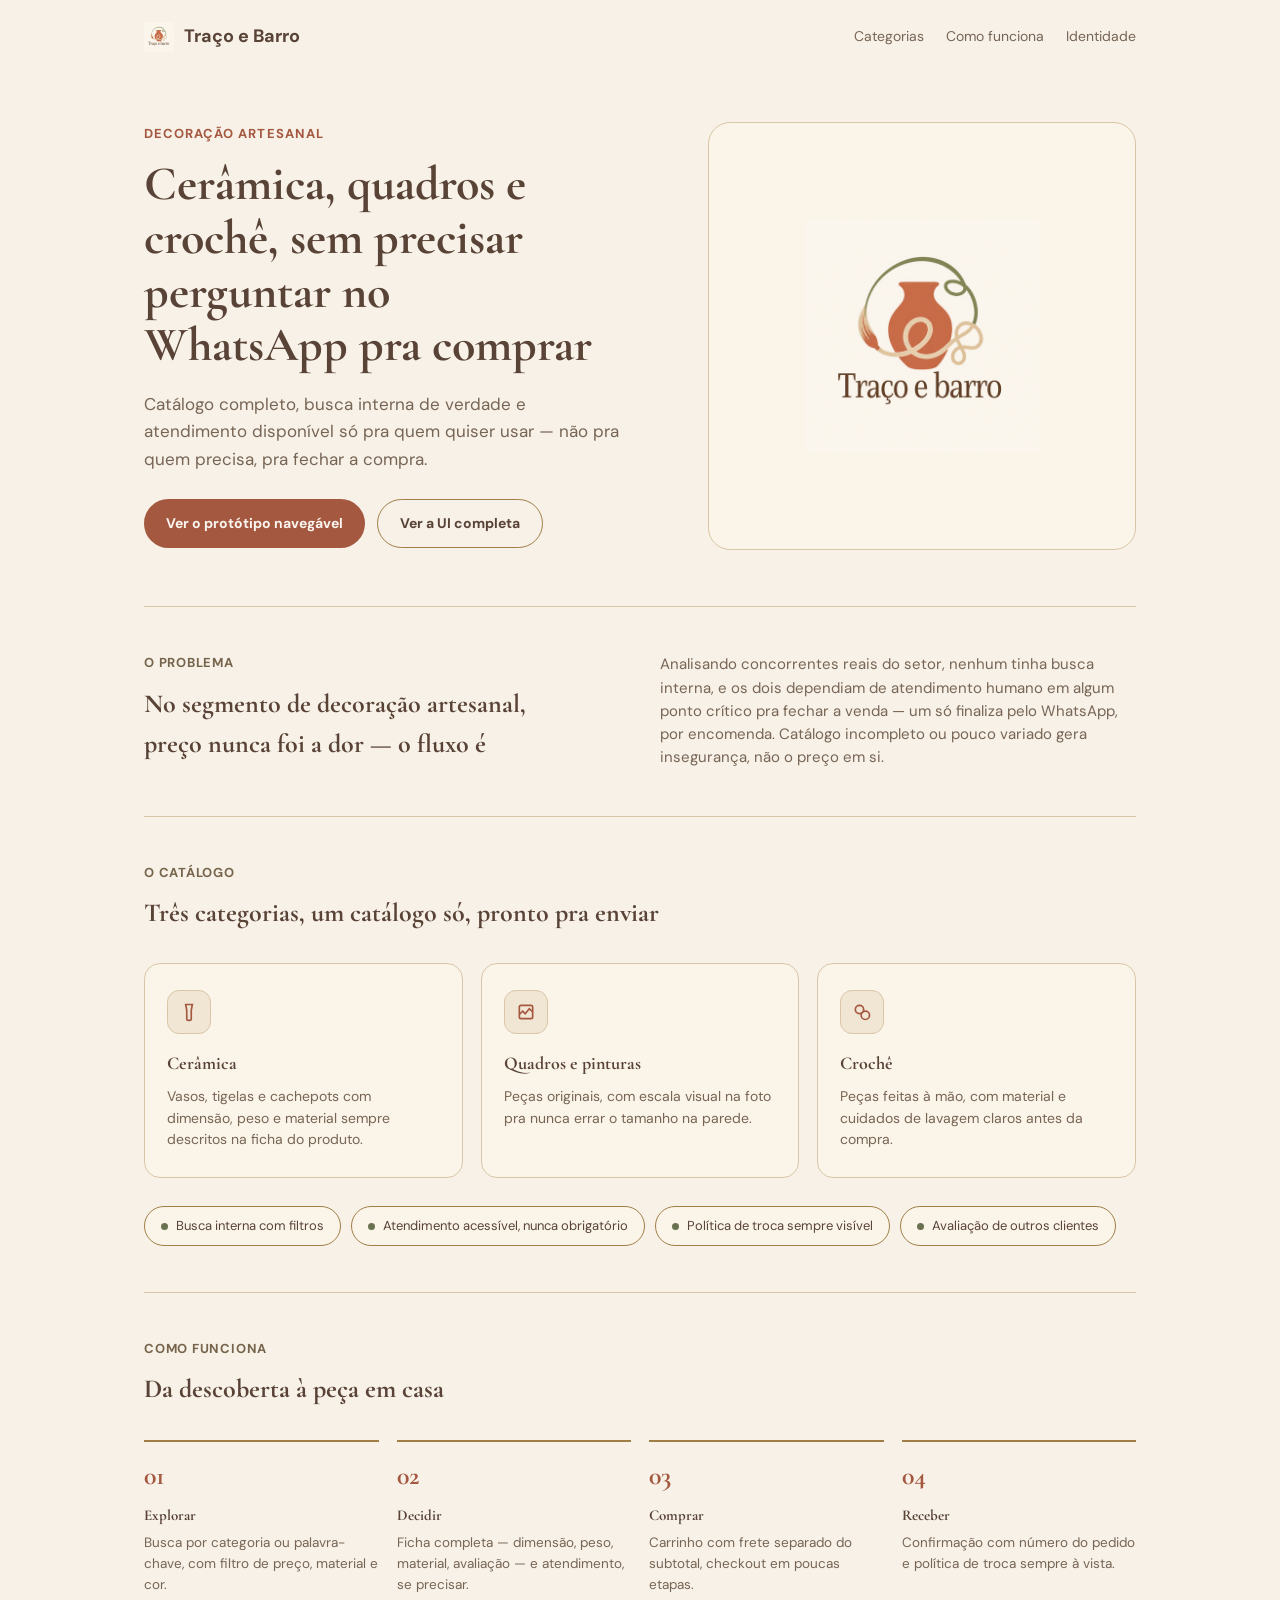
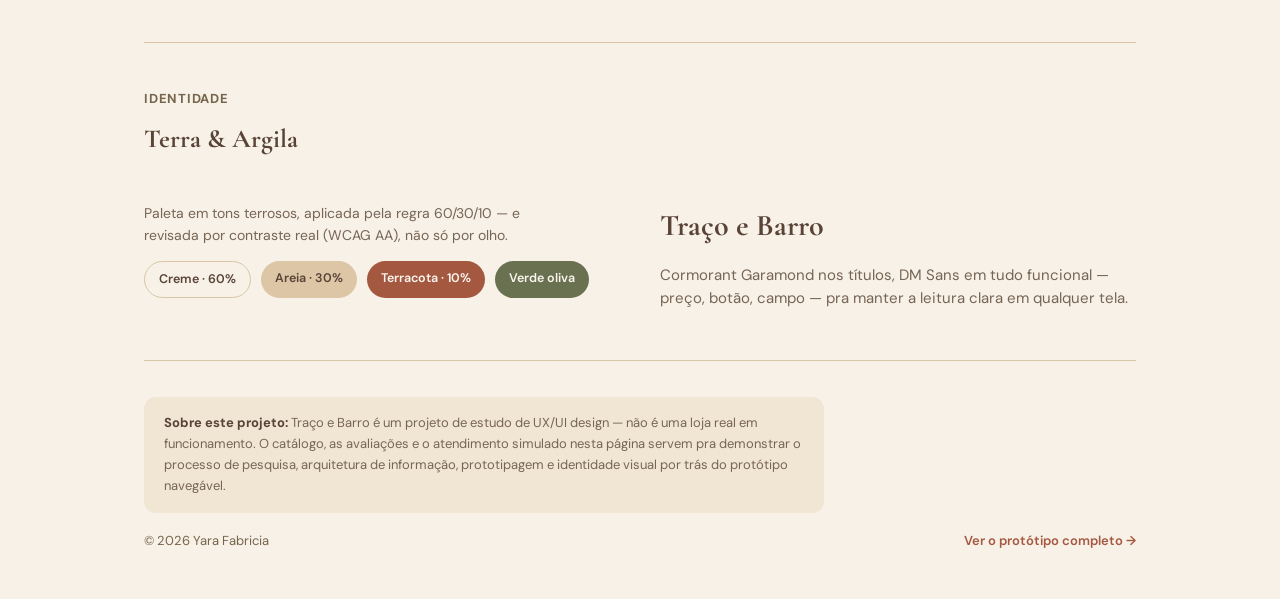
==== index.html @ 305ffd8c "Landing page do Traço e Barro: identidade, categorias e links pro protótipo Co-Authored-By: Claude S" ====
<!doctype html>
<html lang="pt-BR">
<head>
<meta charset="utf-8">
<meta name="viewport" content="width=device-width, initial-scale=1">
<title>Traço e Barro — decoração artesanal</title>
<meta name="description" content="Traço e Barro: cerâmica, quadros e pinturas, e crochê, numa loja própria com catálogo completo, busca interna e atendimento opcional. Projeto de estudo de UX/UI.">
<link rel="preconnect" href="https://fonts.googleapis.com">
<link href="https://fonts.googleapis.com/css2?family=Cormorant+Garamond:wght@600;700&family=DM+Sans:wght@400;500;700&display=swap" rel="stylesheet">
<link rel="stylesheet" href="styles.css">
</head>
<body>

<div class="wrap">
  <div class="nav">
    <div class="brand"><img src="assets/logo.png" alt="Traço e Barro"> Traço e Barro</div>
    <div class="links">
      <a href="#categorias">Categorias</a>
      <a href="#como-funciona">Como funciona</a>
      <a href="#identidade">Identidade</a>
    </div>
  </div>

  <div class="hero">
    <div>
      <div class="eyebrow">Decoração artesanal</div>
      <h1>Cerâmica, quadros e crochê, sem precisar perguntar no WhatsApp pra comprar</h1>
      <p class="lede">Catálogo completo, busca interna de verdade e atendimento disponível só pra quem quiser usar — não pra quem precisa, pra fechar a compra.</p>
      <div class="cta-row">
        <a class="btn primary" href="https://claude.ai/artifact/R7Kqq9VqkYi5jJmd5RT3DB" target="_blank" rel="noopener">Ver o protótipo navegável</a>
        <a class="btn ghost" href="https://claude.ai/artifact/PLLJysVSJAo4ybvagofRfu" target="_blank" rel="noopener">Ver a UI completa</a>
      </div>
    </div>
    <div class="hero-visual"><img src="assets/logo.png" alt="Logo Traço e Barro — vaso, pincel e fio em loop formando o &quot;e&quot;"></div>
  </div>

  <div class="problema">
    <div>
      <div class="label">O problema</div>
      <h2>No segmento de decoração artesanal, preço nunca foi a dor — o fluxo é</h2>
    </div>
    <p>Analisando concorrentes reais do setor, nenhum tinha busca interna, e os dois dependiam de atendimento humano em algum ponto crítico pra fechar a venda — um só finaliza pelo WhatsApp, por encomenda. Catálogo incompleto ou pouco variado gera insegurança, não o preço em si.</p>
  </div>

  <div class="categorias" id="categorias">
    <div class="section-head">
      <div class="label">O catálogo</div>
      <h2>Três categorias, um catálogo só, pronto pra enviar</h2>
    </div>
    <div class="cat-grid">
      <div class="cat-card">
        <div class="ph">
          <svg width="20" height="20" viewBox="0 0 24 24" fill="none" stroke="#A55840" stroke-width="2"><path d="M8 3h8l-1.3 7v10a2 2 0 0 1-2 2h-1.4a2 2 0 0 1-2-2V10z"/></svg>
        </div>
        <h3>Cerâmica</h3>
        <p>Vasos, tigelas e cachepots com dimensão, peso e material sempre descritos na ficha do produto.</p>
      </div>
      <div class="cat-card">
        <div class="ph">
          <svg width="20" height="20" viewBox="0 0 24 24" fill="none" stroke="#A55840" stroke-width="2"><rect x="4" y="4" width="16" height="16" rx="2"/><path d="M4 15l4-4 3 3 5-6 4 4"/></svg>
        </div>
        <h3>Quadros e pinturas</h3>
        <p>Peças originais, com escala visual na foto pra nunca errar o tamanho na parede.</p>
      </div>
      <div class="cat-card">
        <div class="ph">
          <svg width="20" height="20" viewBox="0 0 24 24" fill="none" stroke="#A55840" stroke-width="2"><circle cx="9" cy="9" r="5"/><circle cx="16" cy="16" r="5"/></svg>
        </div>
        <h3>Crochê</h3>
        <p>Peças feitas à mão, com material e cuidados de lavagem claros antes da compra.</p>
      </div>
    </div>
    <div class="feature-row">
      <span class="feature-chip"><span class="dot"></span>Busca interna com filtros</span>
      <span class="feature-chip"><span class="dot"></span>Atendimento acessível, nunca obrigatório</span>
      <span class="feature-chip"><span class="dot"></span>Política de troca sempre visível</span>
      <span class="feature-chip"><span class="dot"></span>Avaliação de outros clientes</span>
    </div>
  </div>

  <div class="como" id="como-funciona">
    <div class="section-head">
      <div class="label">Como funciona</div>
      <h2>Da descoberta à peça em casa</h2>
    </div>
    <div class="steps">
      <div class="step"><span class="n">01</span><h3>Explorar</h3><p>Busca por categoria ou palavra-chave, com filtro de preço, material e cor.</p></div>
      <div class="step"><span class="n">02</span><h3>Decidir</h3><p>Ficha completa — dimensão, peso, material, avaliação — e atendimento, se precisar.</p></div>
      <div class="step"><span class="n">03</span><h3>Comprar</h3><p>Carrinho com frete separado do subtotal, checkout em poucas etapas.</p></div>
      <div class="step"><span class="n">04</span><h3>Receber</h3><p>Confirmação com número do pedido e política de troca sempre à vista.</p></div>
    </div>
  </div>

  <div class="identidade" id="identidade">
    <div class="section-head">
      <div class="label">Identidade</div>
      <h2>Terra & Argila</h2>
    </div>
    <div class="id-row">
      <div class="id-col">
        <p style="color:var(--muted); font-size:14px; max-width:420px">Paleta em tons terrosos, aplicada pela regra 60/30/10 — e revisada por contraste real (WCAG AA), não só por olho.</p>
        <div class="swatches">
          <span class="swatch" style="background:#F7F1E7;color:#594337;border:1px solid #D9C6A8">Creme · 60%</span>
          <span class="swatch" style="background:#DCC6A5;color:#594337">Areia · 30%</span>
          <span class="swatch" style="background:#A55840;color:#FBF7F0">Terracota · 10%</span>
          <span class="swatch" style="background:#6A7150;color:#FBF7F0">Verde oliva</span>
        </div>
      </div>
      <div class="id-col">
        <div class="type-sample">Traço e Barro</div>
        <div class="type-sample body">Cormorant Garamond nos títulos, DM Sans em tudo funcional — preço, botão, campo — pra manter a leitura clara em qualquer tela.</div>
      </div>
    </div>
  </div>

  <footer>
    <div class="disclaimer">
      <strong>Sobre este projeto:</strong> Traço e Barro é um projeto de estudo de UX/UI design — não é uma loja real em funcionamento. O catálogo, as avaliações e o atendimento simulado nesta página servem pra demonstrar o processo de pesquisa, arquitetura de informação, prototipagem e identidade visual por trás do protótipo navegável.
    </div>
    <div class="bottom-row">
      <span>&copy; 2026 Yara Fabricia</span>
      <a class="inline" href="https://claude.ai/artifact/R7Kqq9VqkYi5jJmd5RT3DB" target="_blank" rel="noopener">Ver o protótipo completo &rarr;</a>
    </div>
  </footer>
</div>

</body>
</html>
---- styles.css ----
:root {
  --bg: #F7F1E7;
  --panel: #FBF4E8;
  --surface: #F1E6D4;
  --fg: #594337;
  --muted: #776555;
  --faint: #77644C;
  --accent: #B9654B;
  --accent-text: #A55840;
  --accent-ink: #FBF7F0;
  --accent2: #78805B;
  --accent2-text: #6A7150;
  --border: #D9C6A8;
  --control-border: #A17E47;
  --radius: 16px;
  --max: 1040px;
}

* { box-sizing: border-box; }

html, body {
  margin: 0;
  background: var(--bg);
  color: var(--fg);
  font-family: 'DM Sans', system-ui, -apple-system, sans-serif;
  font-size: 16px;
  line-height: 1.55;
}

a { color: inherit; text-decoration: none; }
img { max-width: 100%; }

.wrap {
  max-width: var(--max);
  margin: 0 auto;
  padding: 0 24px;
}

h1, h2, h3 { font-family: 'Cormorant Garamond', Georgia, serif; font-weight: 700; margin: 0; }

/* ---------- nav ---------- */
.nav {
  display: flex;
  align-items: center;
  justify-content: space-between;
  padding: 22px 0;
}
.nav .brand { display: flex; align-items: center; gap: 10px; font-weight: 700; font-size: 18px; }
.nav .brand img { width: 30px; height: 30px; }
.nav .links { display: flex; gap: 22px; font-size: 14px; color: var(--muted); }
.nav .links a:hover { color: var(--accent-text); }

/* ---------- hero ---------- */
.hero {
  padding: 48px 0 56px;
  display: grid;
  grid-template-columns: 1.1fr 0.9fr;
  gap: 40px;
  align-items: center;
}
.hero .eyebrow {
  font-family: 'DM Sans', sans-serif;
  font-size: 13px;
  font-weight: 700;
  color: var(--accent-text);
  text-transform: uppercase;
  letter-spacing: 0.08em;
  margin-bottom: 14px;
}
.hero h1 {
  font-size: clamp(32px, 4.6vw, 48px);
  line-height: 1.12;
  text-wrap: balance;
  margin-bottom: 18px;
  max-width: 560px;
}
.hero p.lede {
  font-size: 17px;
  line-height: 1.6;
  color: var(--muted);
  max-width: 480px;
  margin: 0 0 26px;
}
.hero .cta-row { display: flex; flex-wrap: wrap; gap: 12px; }
.btn {
  display: inline-flex;
  align-items: center;
  gap: 8px;
  padding: 13px 22px;
  border-radius: 999px;
  font-size: 14px;
  font-weight: 700;
  font-family: 'DM Sans', sans-serif;
}
.btn.primary { background: var(--accent-text); color: var(--accent-ink); }
.btn.primary:hover { background: #8e4a35; }
.btn.ghost { border: 1.4px solid var(--control-border); color: var(--fg); }
.btn.ghost:hover { border-color: var(--accent-text); color: var(--accent-text); }

.hero-visual {
  background: var(--panel);
  border: 1px solid var(--border);
  border-radius: 22px;
  padding: 30px;
  display: flex;
  align-items: center;
  justify-content: center;
  aspect-ratio: 1;
}
.hero-visual img { width: 64%; }

/* ---------- problema ---------- */
.problema {
  padding: 46px 0;
  border-top: 1px solid var(--border);
  display: grid;
  grid-template-columns: 1fr 1fr;
  gap: 40px;
  align-items: start;
}
.problema .label { font-size: 13px; font-weight: 700; color: var(--faint); text-transform: uppercase; letter-spacing: 0.06em; margin-bottom: 10px; }
.problema h2 { font-size: 26px; max-width: 420px; margin-bottom: 0; }
.problema p { color: var(--muted); font-size: 15px; max-width: 460px; margin: 0; }

/* ---------- categorias ---------- */
.categorias { padding: 46px 0; border-top: 1px solid var(--border); }
.section-head { max-width: 560px; margin-bottom: 30px; }
.section-head .label { font-size: 13px; font-weight: 700; color: var(--faint); text-transform: uppercase; letter-spacing: 0.06em; margin-bottom: 10px; }
.section-head h2 { font-size: 26px; }

.cat-grid { display: grid; grid-template-columns: repeat(3, 1fr); gap: 18px; margin-bottom: 28px; }
.cat-card {
  border: 1px solid var(--border);
  border-radius: var(--radius);
  padding: 26px 22px;
  background: var(--panel);
}
.cat-card .ph {
  width: 44px; height: 44px; border-radius: 12px;
  background: var(--surface);
  border: 1px solid var(--border);
  margin-bottom: 16px;
  display:flex; align-items:center; justify-content:center;
}
.cat-card h3 { font-size: 18px; margin-bottom: 8px; }
.cat-card p { color: var(--muted); font-size: 14px; margin: 0; }

.feature-row { display: flex; flex-wrap: wrap; gap: 10px; }
.feature-chip {
  display: inline-flex; align-items: center; gap: 8px;
  border: 1px solid var(--control-border);
  border-radius: 999px;
  padding: 9px 16px;
  font-size: 13px;
  color: var(--fg);
  background: var(--panel);
}
.feature-chip .dot { width: 7px; height: 7px; border-radius: 50%; background: var(--accent2-text); flex: none; }

/* ---------- como funciona ---------- */
.como { padding: 46px 0; border-top: 1px solid var(--border); }
.steps { display: grid; grid-template-columns: repeat(4, 1fr); gap: 18px; margin-top: 28px; }
.step { border-top: 2px solid var(--control-border); padding-top: 14px; }
.step .n { font-family: 'Cormorant Garamond', serif; font-weight: 700; font-size: 26px; color: var(--accent-text); display: block; margin-bottom: 8px; }
.step h3 { font-size: 15px; margin-bottom: 6px; }
.step p { font-size: 13.5px; color: var(--muted); margin: 0; }

/* ---------- identidade ---------- */
.identidade { padding: 46px 0; border-top: 1px solid var(--border); }
.id-row { display: flex; gap: 40px; flex-wrap: wrap; align-items: flex-start; }
.id-col { flex: 1; min-width: 240px; }
.swatches { display: flex; flex-wrap: wrap; gap: 10px; margin-top: 14px; }
.swatch { padding: 8px 14px; border-radius: 999px; font-size: 12.5px; font-weight: 600; }
.type-sample { font-family: 'Cormorant Garamond', serif; font-weight: 700; font-size: 30px; margin: 14px 0 4px; }
.type-sample.body { font-family: 'DM Sans', sans-serif; font-weight: 400; font-size: 15px; color: var(--muted); }

/* ---------- footer ---------- */
footer { padding: 36px 0 48px; border-top: 1px solid var(--border); }
footer .disclaimer {
  background: var(--surface);
  border-radius: 12px;
  padding: 16px 20px;
  font-size: 13px;
  color: var(--muted);
  line-height: 1.6;
  max-width: 680px;
  margin-bottom: 18px;
}
footer .disclaimer strong { color: var(--fg); }
footer .bottom-row { display: flex; justify-content: space-between; align-items: center; flex-wrap: wrap; gap: 10px; font-size: 13px; color: var(--faint); }
footer a.inline { color: var(--accent-text); font-weight: 600; }

@media (max-width: 760px) {
  .hero { grid-template-columns: 1fr; }
  .hero-visual { order: -1; max-width: 280px; margin: 0 auto; }
  .problema { grid-template-columns: 1fr; }
  .cat-grid { grid-template-columns: 1fr; }
  .steps { grid-template-columns: 1fr 1fr; }
  .nav .links { display: none; }
}
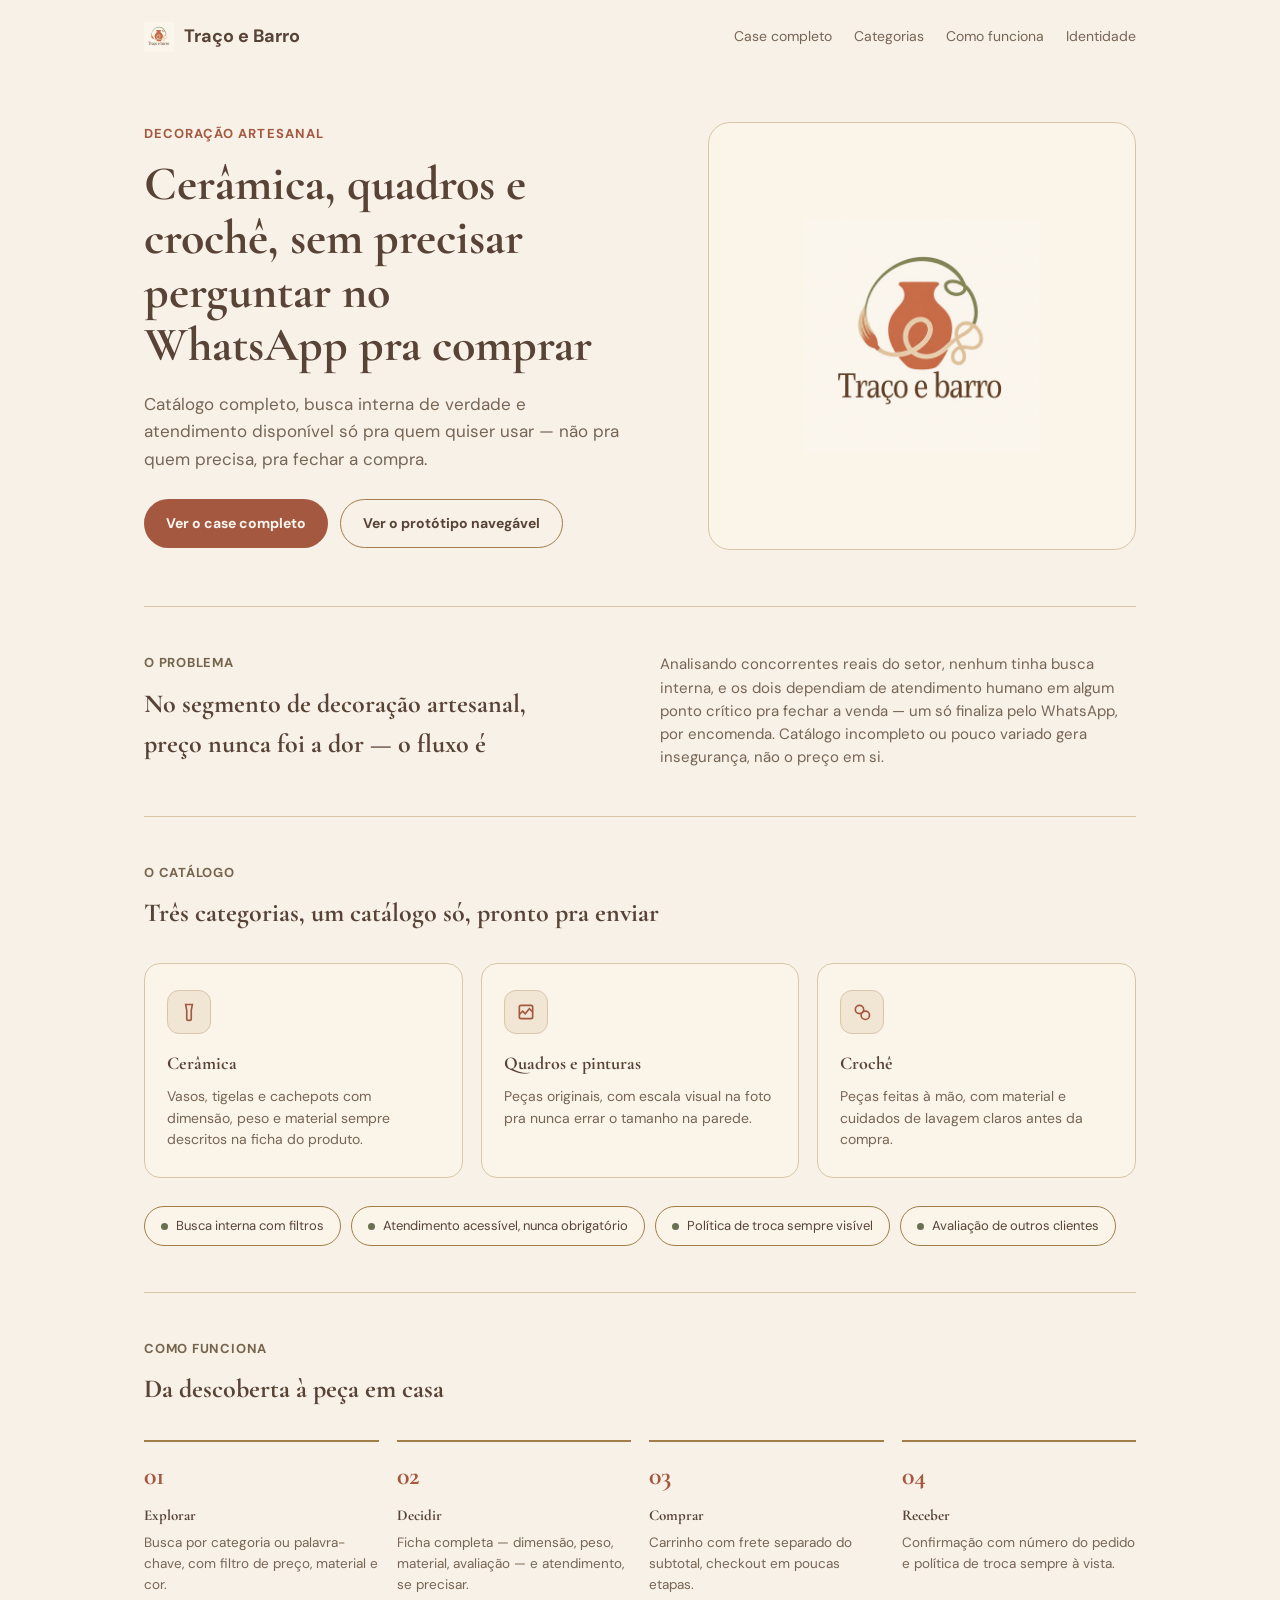
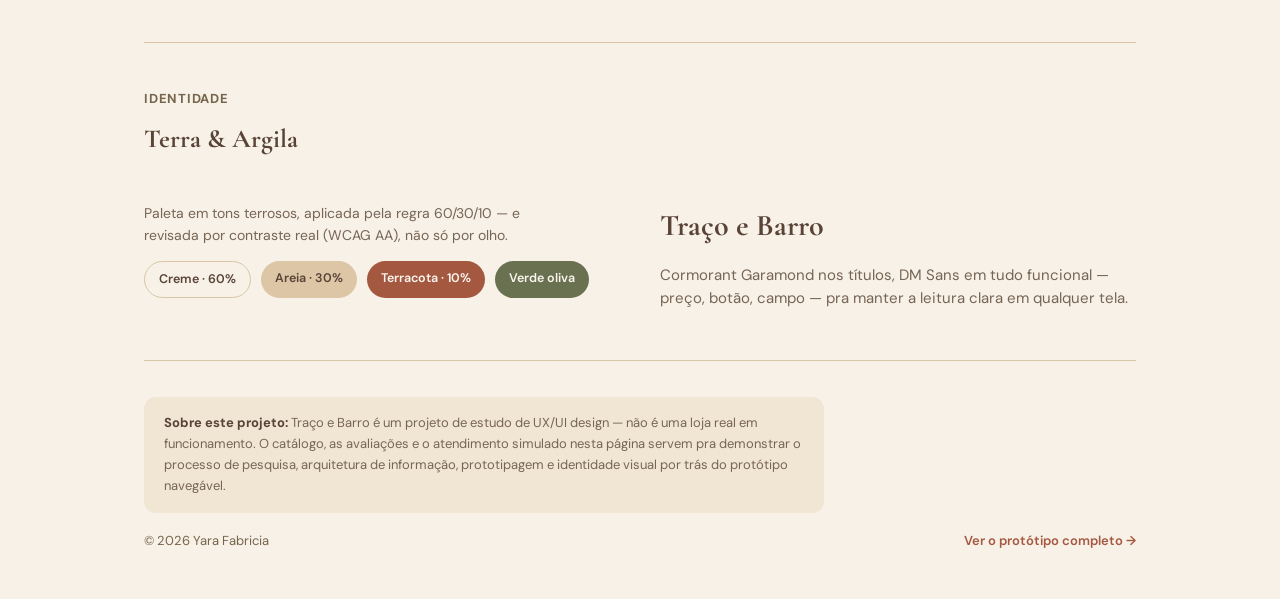
==== commit 49ebb43c: "Publica o case completo de UX/UI do Traço e Barro Adiciona case.html com as 18 etapas do processo (p" ====
--- a/index.html
+++ b/index.html
@@ -15,6 +15,7 @@
   <div class="nav">
     <div class="brand"><img src="assets/logo.png" alt="Traço e Barro"> Traço e Barro</div>
     <div class="links">
+      <a href="case.html">Case completo</a>
       <a href="#categorias">Categorias</a>
       <a href="#como-funciona">Como funciona</a>
       <a href="#identidade">Identidade</a>
@@ -27,8 +28,8 @@
       <h1>Cerâmica, quadros e crochê, sem precisar perguntar no WhatsApp pra comprar</h1>
       <p class="lede">Catálogo completo, busca interna de verdade e atendimento disponível só pra quem quiser usar — não pra quem precisa, pra fechar a compra.</p>
       <div class="cta-row">
-        <a class="btn primary" href="https://claude.ai/artifact/R7Kqq9VqkYi5jJmd5RT3DB" target="_blank" rel="noopener">Ver o protótipo navegável</a>
-        <a class="btn ghost" href="https://claude.ai/artifact/PLLJysVSJAo4ybvagofRfu" target="_blank" rel="noopener">Ver a UI completa</a>
+        <a class="btn primary" href="case.html">Ver o case completo</a>
+        <a class="btn ghost" href="https://claude.ai/artifact/R7Kqq9VqkYi5jJmd5RT3DB" target="_blank" rel="noopener">Ver o protótipo navegável</a>
       </div>
     </div>
     <div class="hero-visual"><img src="assets/logo.png" alt="Logo Traço e Barro — vaso, pincel e fio em loop formando o &quot;e&quot;"></div>
